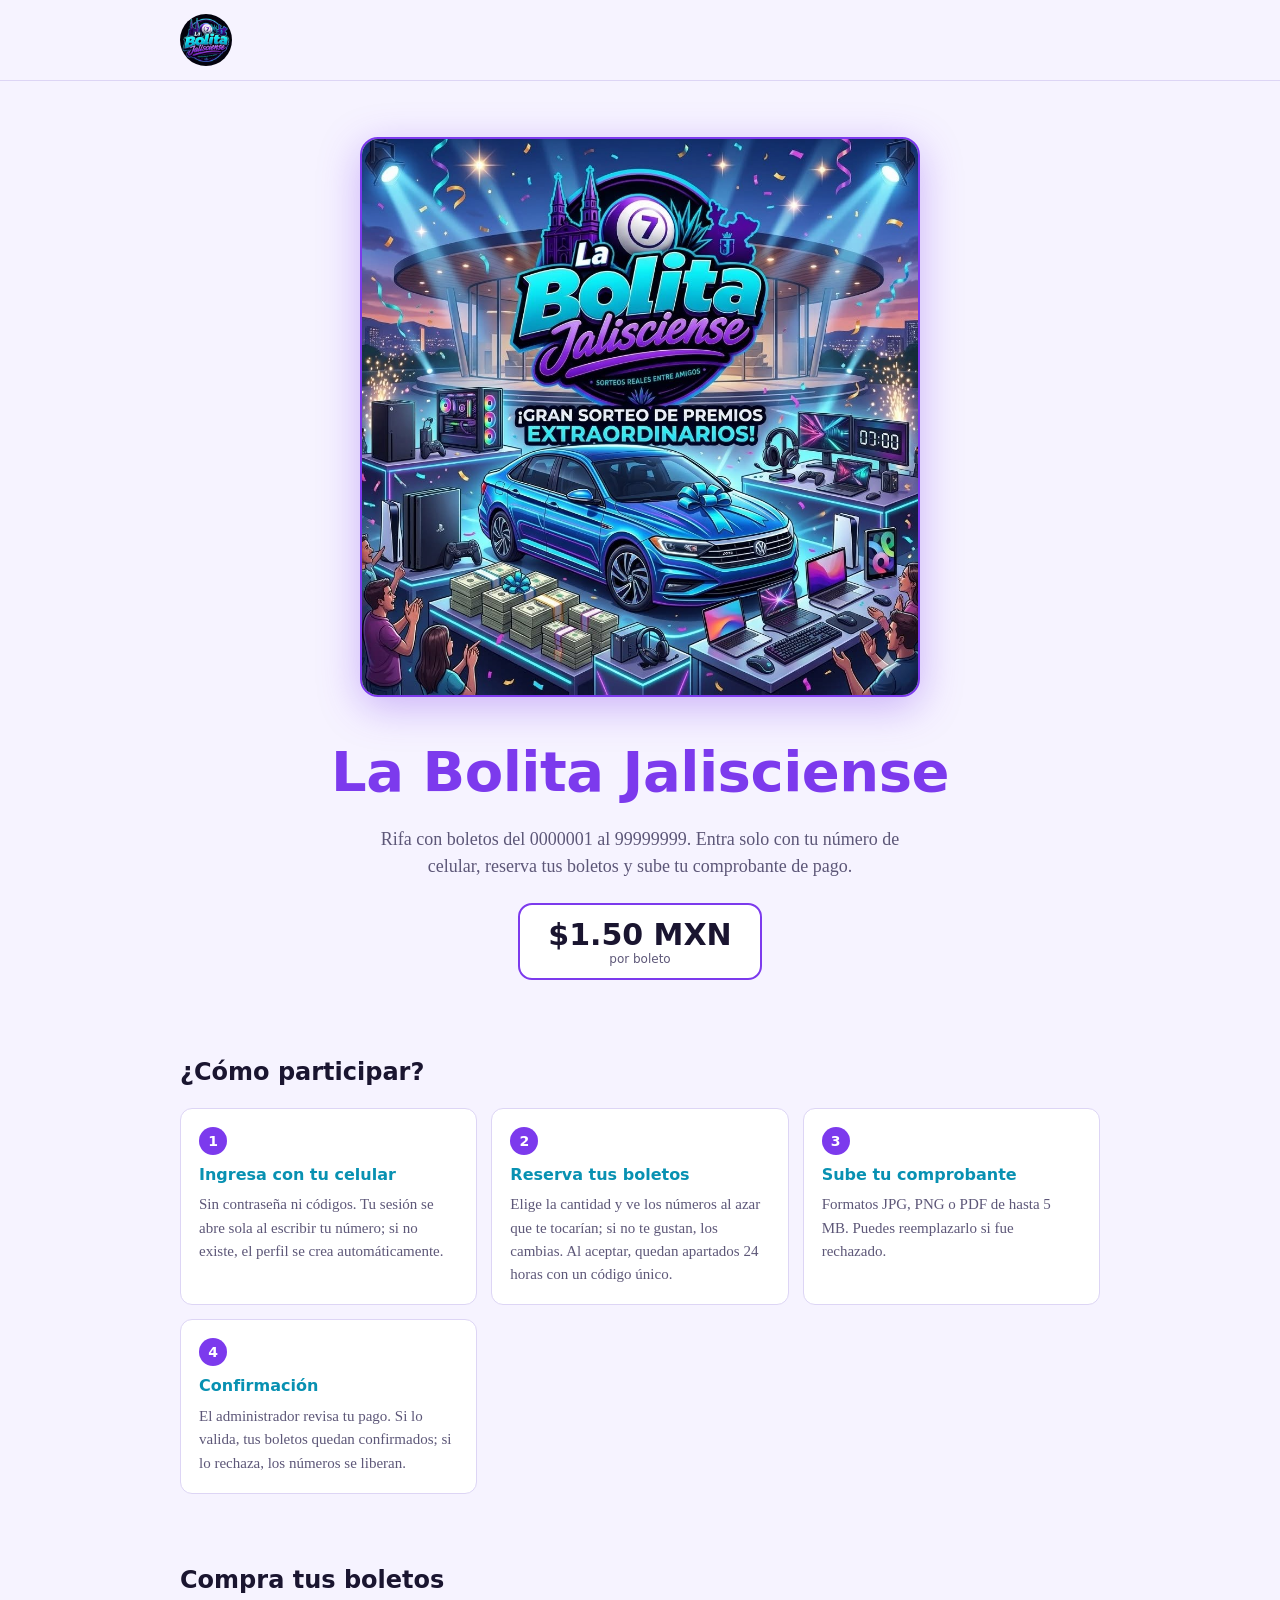
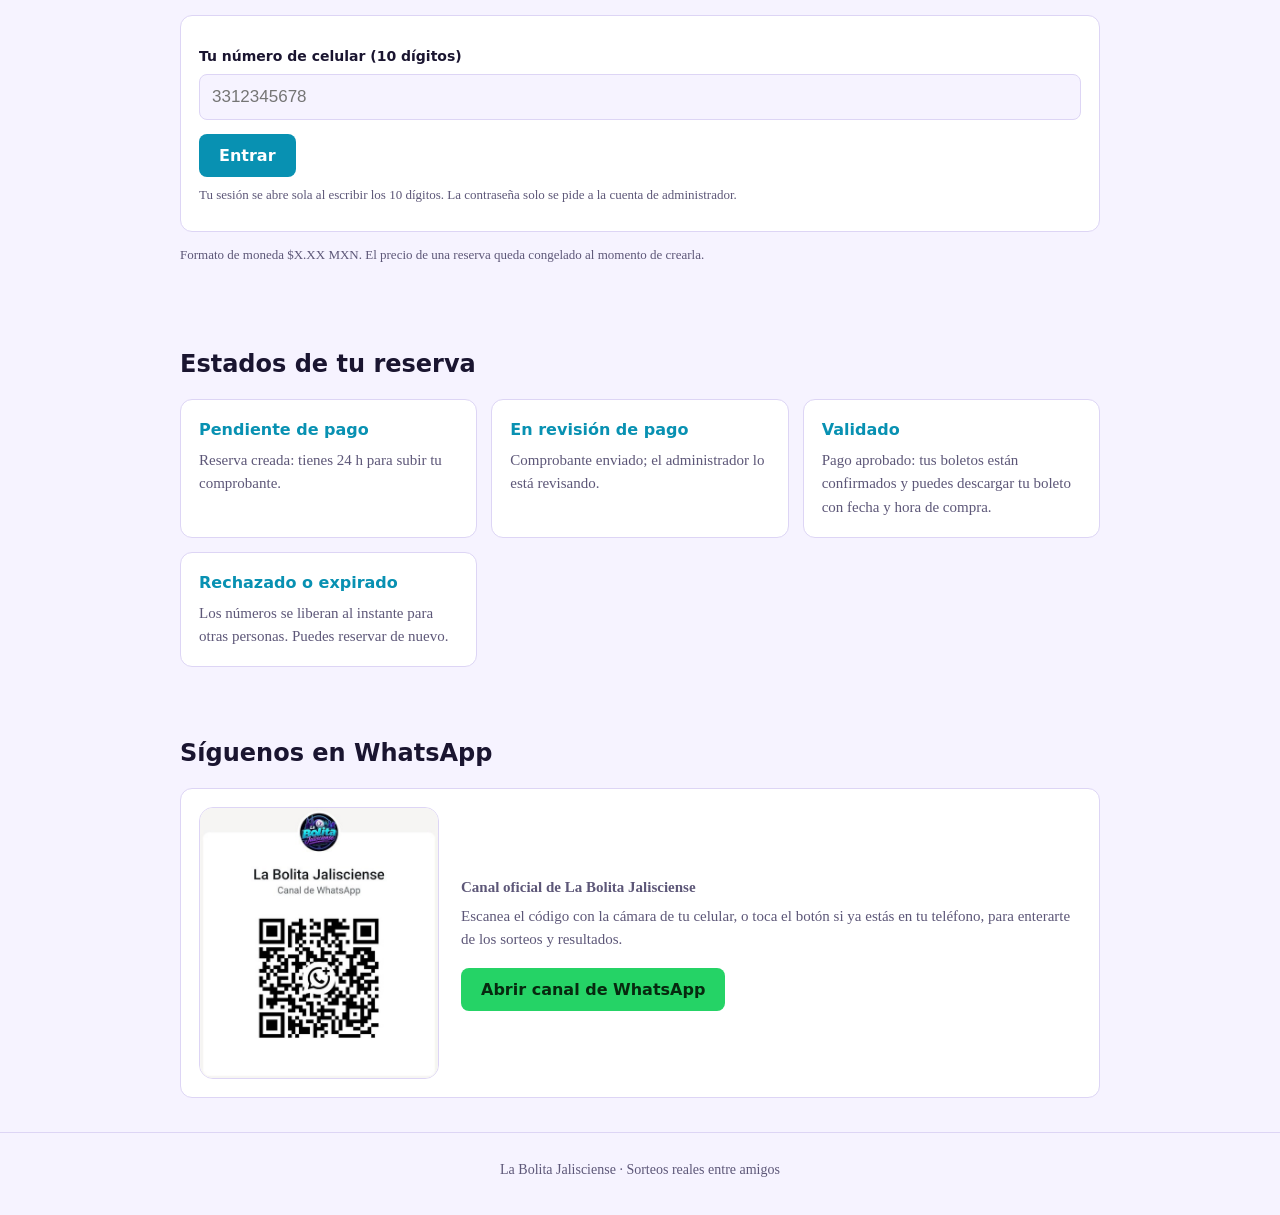
==== la-bolita-jalisciense/index.html @ e18b70c1 "proyecto uno" ====
<!DOCTYPE html>
<html lang="es">
<head>
<meta charset="utf-8">
<meta name="viewport" content="width=device-width, initial-scale=1, viewport-fit=cover">
<title>La Bolita Jalisciense</title>
<meta name="description" content="La Bolita Jalisciense: sorteos reales entre amigos. Reserva tus boletos con tu número de celular.">
<link rel="icon" type="image/jpeg" href="assets/logo.jpg">
<link rel="stylesheet" href="css/styles.css">
</head>
<body>
<header><div class="w"><img id="imgLogo" class="logo-img" src="assets/logo.jpg" alt="Logo de La Bolita Jalisciense"><button class="alt sans" id="btnOut" style="margin:0;padding:8px 14px;font-size:14px" hidden>Cerrar sesión</button></div></header>

<div class="w">
<div class="hero">
<img id="imgHero" class="hero-img" src="assets/hero.jpg" alt="Gran sorteo de premios extraordinarios: auto, consolas, laptops y dinero en efectivo">
<h1 id="hTit">La Bolita Jalisciense</h1>
<p>Rifa con boletos del 0000001 al 99999999. Entra solo con tu número de celular, reserva tus boletos y sube tu comprobante de pago.</p>
<div class="price" id="precio">$1.50 MXN<small>por boleto</small></div>
</div>

<section id="rifasS" class="hide"><h2>Rifas disponibles</h2><div class="grid" id="rifasG"></div></section>

<section id="infoS" class="hide"><h2>La rifa</h2><div class="grid" id="info"></div></section>

<section>
<h2>¿Cómo participar?</h2>
<div class="grid">
<div class="card"><span class="n">1</span><h3>Ingresa con tu celular</h3><p>Sin contraseña ni códigos. Tu sesión se abre sola al escribir tu número; si no existe, el perfil se crea automáticamente.</p></div>
<div class="card"><span class="n">2</span><h3>Reserva tus boletos</h3><p>Elige la cantidad y ve los números al azar que te tocarían; si no te gustan, los cambias. Al aceptar, quedan apartados 24 horas con un código único.</p></div>
<div class="card"><span class="n">3</span><h3>Sube tu comprobante</h3><p>Formatos JPG, PNG o PDF de hasta 5 MB. Puedes reemplazarlo si fue rechazado.</p></div>
<div class="card"><span class="n">4</span><h3>Confirmación</h3><p>El administrador revisa tu pago. Si lo valida, tus boletos quedan confirmados; si lo rechaza, los números se liberan.</p></div>
</div>
</section>

<section id="adm" class="hide">
<h2>Panel de administración</h2>
<div class="row" id="aTabs" style="margin-bottom:12px"></div>
<div class="card" data-t="costos">
<h3 style="margin:0 0 8px">Costos</h3>
<label for="aPrecio">Precio por boleto (MXN)</label>
<input id="aPrecio" type="number" step="0.01" min="0.01" style="max-width:180px">
<button id="aSave">Guardar costos</button>
<div class="note" id="aMsg"></div>
</div>
<div class="card hide" data-t="reservas">
<div class="row" style="justify-content:space-between"><h3 style="margin:0">Reservas de los usuarios</h3>
<div class="row"><button class="alt mini" id="aNc">No comprobado</button><select id="aFil"><option value="todas">Todas</option><option value="pendiente">Pendientes de pago</option><option value="revision">En revisión</option><option value="validado">Validadas</option><option value="rechazado">Rechazadas</option><option value="expirada">Expiradas</option><option value="liberada">Liberadas</option></select></div></div>
<div class="note" id="aStats"></div>
<div style="overflow-x:auto"><table id="aTab"></table></div>
</div>
<div class="card hide" data-t="rifas"><h3 style="margin:0 0 4px">Crear nueva rifa</h3>
<label for="rNom">Nombre de la rifa</label><input id="rNom" maxlength="80">
<label for="rPre">Premio principal</label><input id="rPre" maxlength="120">
<label for="rDes">Descripción</label><textarea id="rDes" maxlength="1000"></textarea>
<div class="row"><div><label for="rFec">Fecha del sorteo</label><input id="rFec" type="date" style="width:180px"></div><div><label for="rPrc">Precio por boleto (MXN)</label><input id="rPrc" type="number" step="0.01" min="0.01" style="width:160px"></div></div>
<label>Imagen o video de la rifa</label>
<label class="upl sans">📎 Cargar imagen o video<input type="file" id="rMedia" accept="image/jpeg,image/png,image/webp,video/mp4,video/webm" hidden></label>
<div id="rPrev"></div>
<div class="note">Imagen JPG, PNG o WebP de hasta 5 MB. Video MP4 o WebM de hasta 20 MB.</div>
<button id="rCrear">Crear rifa</button><div class="note" id="rMsg"></div>
<h3 style="margin:22px 0 8px">Rifas creadas</h3><div id="rLista"></div></div>
<div class="card hide" data-t="bases"><h3 style="margin:0 0 4px">Bases de datos por rifa</h3>
<div class="note">Cada rifa tiene su propia base de reservas. Solo se muestra con la sesión de administrador.</div>
<div id="dbList"></div>
<div id="dbDet" class="hide" style="margin-top:16px">
<div class="row" style="justify-content:space-between"><h3 id="dbTit" style="margin:0"></h3><div class="row"><button class="alt mini" id="dbNc">No comprobado</button><button class="alt mini" id="dbCsv">Exportar CSV</button><button class="alt mini" id="dbCerrar">Cerrar</button></div></div>
<div class="row" style="margin:10px 0"><select id="dbFil"><option value="todas">Todos los estados</option><option value="pendiente">Pendientes de pago</option><option value="revision">En revisión</option><option value="validado">Validadas</option><option value="rechazado">Rechazadas</option><option value="expirada">Expiradas</option><option value="liberada">Liberadas</option></select><input id="dbQ" placeholder="Buscar celular o código" style="width:230px"></div>
<div class="note" id="dbSt"></div>
<div style="overflow-x:auto"><table id="dbTab"></table></div>
<div class="note" id="dbMsg"></div></div></div>
<div class="card hide" data-t="contenido"><h3 style="margin:0 0 4px">Textos de la rifa</h3><div id="aTxt"></div><button id="aSaveTxt">Guardar y publicar</button><div class="note" id="aMsgT"></div></div>
<div class="card hide" data-t="imagenes"><h3 style="margin:0 0 4px">Imágenes</h3><div id="aImg"></div><div class="note" id="aMsgI"></div></div>
<div class="card hide" data-t="versiones"><h3 style="margin:0 0 8px">Historial de versiones (últimas 10)</h3><div id="aHist"></div></div>
</section>

<section id="compra">
<h2>Compra tus boletos</h2>
<div class="card">
<div id="login">
<label for="cel">Tu número de celular (10 dígitos)</label>
<input id="cel" inputmode="numeric" maxlength="10" placeholder="3312345678" autocomplete="tel">
<div id="pwBox" class="hide"><label for="pw">Contraseña de administrador</label><input id="pw" type="password" autocomplete="current-password"></div>
<button id="btnIn">Entrar</button>
<div class="note">Tu sesión se abre sola al escribir los 10 dígitos. La contraseña solo se pide a la cuenta de administrador.</div>
<div class="note" id="err" style="color:#c0392b"></div>
</div>
<div id="app" class="hide">
<div class="sans" style="font-size:14px;color:var(--mut)">Sesión: <b id="who"></b></div>
<div id="rifaBox" class="hide"><label for="selRifa">Rifa</label><select id="selRifa"></select></div>
<label for="qty">Cantidad de boletos</label>
<div class="row"><input id="qty" type="number" min="1" max="1000" value="10"><button class="alt mini qk" data-q="50">50 boletos</button><button class="alt mini qk" data-q="100">100 boletos</button><button class="alt mini qk" data-q="200">200 boletos</button></div>
<div class="tot" id="tot"></div>
<button id="btnRes">Ver mis números</button>
<div id="prevBox" class="ok hide"><b>Estos serían tus números</b> <span class="note">(todavía no están reservados)</span>
<div class="note" id="prevT" style="margin-top:4px"></div>
<div id="prevNums"></div>
<div class="row"><button id="btnOk">Aceptar y reservar</button><button class="alt" id="btnRef">🔄 Cambiar números</button></div></div>
<div id="res"></div>
<div id="upBox" style="margin-top:18px"><h3 class="sans" style="margin:0 0 6px;font-size:16px">Comprobante de pago</h3>
<div class="note" id="upHint"></div>
<select id="upSel" class="hide" style="margin-top:8px;max-width:100%"></select>
<div><label class="upl sans" id="upLb">📎 Subir comprobante<input type="file" id="upIn" accept="image/jpeg,image/png,image/webp,application/pdf" hidden></label></div>
<div class="note" id="upMsg"></div></div>
<h3 class="sans" style="margin:22px 0 8px;font-size:16px">Mis reservas</h3>
<div id="mine" class="note">Aún no tienes reservas.</div>
</div>
</div>
<p class="note" id="pagoBox"></p>
<p class="note">Formato de moneda $X.XX MXN. El precio de una reserva queda congelado al momento de crearla.</p>
</section>

<section>
<h2>Estados de tu reserva</h2>
<div class="grid">
<div class="card"><h3>Pendiente de pago</h3><p>Reserva creada: tienes 24 h para subir tu comprobante.</p></div>
<div class="card"><h3>En revisión de pago</h3><p>Comprobante enviado; el administrador lo está revisando.</p></div>
<div class="card"><h3>Validado</h3><p>Pago aprobado: tus boletos están confirmados y puedes descargar tu boleto con fecha y hora de compra.</p></div>
<div class="card"><h3>Rechazado o expirado</h3><p>Los números se liberan al instante para otras personas. Puedes reservar de nuevo.</p></div>
</div>
</section>
<section id="reglasS" class="hide"><h2>Reglamento</h2><div class="card"><div id="reglasT" style="white-space:pre-wrap"></div></div></section>

<section>
<h2>Síguenos en WhatsApp</h2>
<div class="card wa">
<img class="qr-img" src="assets/qr-whatsapp.jpg" alt="Código QR del canal de WhatsApp de La Bolita Jalisciense">
<div>
<p style="margin:0 0 6px"><b>Canal oficial de La Bolita Jalisciense</b></p>
<p class="note" style="margin:0 0 4px">Escanea el código con la cámara de tu celular, o toca el botón si ya estás en tu teléfono, para enterarte de los sorteos y resultados.</p>
<a class="wa-btn" href="https://whatsapp.com/channel/0029Vb8oMmt3bbUu2jzuW92P" target="_blank" rel="noopener">Abrir canal de WhatsApp</a>
</div>
</div>
</section>
</div>

<footer><div class="w"><span id="fTxt">La Bolita Jalisciense · Sorteos reales entre amigos</span><div id="fCt" style="margin-top:8px"></div></div></footer>

<script src="js/config.js"></script>
<script src="js/app.js"></script>
</body>
</html>
---- la-bolita-jalisciense/css/styles.css ----
:root{--bg:#f6f3ff;--card:#fff;--tx:#1a1530;--mut:#5d5778;--gold:#7c3aed;--acc:#0891b2;--bd:#ddd5f5;box-sizing:border-box;padding-top:env(safe-area-inset-top,0px);padding-bottom:env(safe-area-inset-bottom,0px)}
@media (prefers-color-scheme:dark){:root:not([data-theme="light"]){--bg:#0b0820;--card:#161233;--tx:#f1eeff;--mut:#a9a2cf;--gold:#b794ff;--acc:#22d3ee;--bd:#2c2560}}
*{box-sizing:border-box}
html{scroll-padding-top:env(safe-area-inset-top,0px)}
body{margin:0;background:var(--bg);color:var(--tx);font-family:Georgia,"Times New Roman",serif;line-height:1.55}
h1,h2,h3,button,label,.sans{font-family:system-ui,-apple-system,"Segoe UI",sans-serif}
.w{max-width:960px;margin:0 auto;padding:0 20px}
header{border-bottom:1px solid var(--bd)}
header .w{display:flex;justify-content:space-between;align-items:center;padding:14px 20px}
.logo{font-weight:700;color:var(--gold);font-size:18px;font-family:system-ui,sans-serif}
.hero{text-align:center;padding:56px 0 40px}
.hero h1{font-size:clamp(32px,7vw,56px);margin:0 0 10px;color:var(--gold);letter-spacing:-.5px}
.hero p{color:var(--mut);max-width:560px;margin:0 auto 22px;font-size:18px}
.price{display:inline-block;background:var(--card);border:2px solid var(--gold);border-radius:14px;padding:12px 28px;font:700 30px system-ui,sans-serif}
.price small{display:block;font-size:12px;font-weight:500;color:var(--mut)}
section{padding:34px 0}
h2{font-size:24px;margin:0 0 16px}
.grid{display:grid;gap:14px;grid-template-columns:repeat(auto-fit,minmax(220px,1fr))}
.card{background:var(--card);border:1px solid var(--bd);border-radius:12px;padding:18px}
.card h3{margin:0 0 6px;font-size:16px;color:var(--acc)}
.card p{margin:0;color:var(--mut);font-size:15px}
.n{display:inline-grid;place-items:center;width:28px;height:28px;border-radius:50%;background:var(--gold);color:#fff;font:700 14px system-ui;margin-bottom:8px}
label{display:block;font-size:14px;font-weight:600;margin:12px 0 6px}
input{width:100%;padding:12px;border:1px solid var(--bd);border-radius:8px;font-size:17px;background:var(--bg);color:var(--tx)}
button{margin-top:14px;padding:12px 20px;border:0;border-radius:8px;background:var(--acc);color:#fff;font-size:16px;font-weight:600;cursor:pointer}
button.alt{background:transparent;color:var(--tx);border:1px solid var(--bd)}
.row{display:flex;gap:10px;align-items:center;flex-wrap:wrap}
.row input{width:110px}
.tot{font:700 26px system-ui;color:var(--gold);margin-top:10px}
.note{font-size:13px;color:var(--mut);margin-top:8px}
.ok{border-left:4px solid var(--acc);padding:10px 14px;background:var(--bg);border-radius:6px;margin-top:14px}
table{width:100%;border-collapse:collapse;font:15px system-ui}
td,th{padding:8px;border-bottom:1px solid var(--bd);text-align:left}
.hide{display:none}
footer{border-top:1px solid var(--bd);padding:26px 0;color:var(--mut);font-size:14px;text-align:center}
.logo-img{height:52px;width:auto;border-radius:50%}
.hero-img{width:100%;max-width:560px;height:auto;border-radius:18px;border:2px solid var(--gold);box-shadow:0 10px 40px rgba(124,58,237,.35);margin-bottom:24px}
.wa{display:flex;gap:22px;align-items:center;flex-wrap:wrap}
.qr-img{width:240px;max-width:100%;height:auto;border-radius:14px;border:1px solid var(--bd)}
.wa>div{flex:1;min-width:220px}
.wa-btn{display:inline-block;margin-top:12px;padding:12px 20px;border-radius:8px;background:#25d366;color:#07290f;font:600 16px system-ui,sans-serif;text-decoration:none}
select{padding:8px 10px;border:1px solid var(--bd);border-radius:8px;background:var(--bg);color:var(--tx);font-size:15px}
.mini{margin:2px 4px 2px 0;padding:6px 10px;font-size:13px}
.mini.alt{margin:2px 0}
.bd{display:inline-block;padding:2px 9px;border-radius:99px;font:600 12px system-ui;background:var(--bd);color:var(--tx)}
.bd.pagado{background:#16a34a;color:#fff}.bd.pendiente{background:#f59e0b;color:#1a1530}.bd.expirada,.bd.liberada{background:#6b7280;color:#fff}
.drow{display:flex;gap:8px;align-items:center;margin-bottom:8px;flex-wrap:wrap}
.drow input{width:130px}
.mr{padding:10px 0;border-bottom:1px solid var(--bd);font:14px system-ui,sans-serif;color:var(--tx)}
textarea{width:100%;min-height:80px;padding:12px;border:1px solid var(--bd);border-radius:8px;font:16px Georgia,serif;background:var(--bg);color:var(--tx)}
.tb.on{background:var(--acc);color:#fff;border-color:var(--acc)}
.pv{height:72px;width:auto;max-width:100%;border-radius:10px;border:1px solid var(--bd);display:block;margin:6px 0}
.upl{display:inline-block;margin:4px 0;padding:10px 16px;border-radius:8px;background:var(--acc);color:#fff;font-size:15px;cursor:pointer}
.rmed{width:100%;max-height:220px;object-fit:cover;border-radius:10px;margin-bottom:10px;display:block;background:#000}
.bd.validado{background:#16a34a;color:#fff}.bd.revision{background:#2563eb;color:#fff}.bd.rechazado{background:#dc2626;color:#fff}
#prevNums{max-height:150px;overflow:auto;font:600 17px/1.8 ui-monospace,Menlo,Consolas,monospace;margin:8px 0;word-break:break-word}
.upl.off{opacity:.45;pointer-events:none}
button:disabled{opacity:.45;cursor:not-allowed}
.tk{border:2px dashed var(--bd);border-radius:14px;margin:12px 0;overflow:hidden;background:var(--card)}
.tk.validado{border-color:#16a34a}
.tkh{display:flex;justify-content:space-between;align-items:center;gap:8px;flex-wrap:wrap;padding:12px 14px;background:linear-gradient(90deg,#4c1d95,#0891b2);color:#fff;font:700 16px system-ui,sans-serif}
.tkb{padding:12px 14px;font:14px system-ui,sans-serif;color:var(--tx)}
.tkr{margin-bottom:4px}.tkl{font-weight:700;color:var(--mut)}
.tkn{display:flex;flex-wrap:wrap;gap:6px;margin:6px 0 10px;max-height:170px;overflow:auto}
.tkn span{font:600 14px ui-monospace,Menlo,Consolas,monospace;background:var(--bg);border:1px solid var(--bd);border-radius:6px;padding:3px 7px}
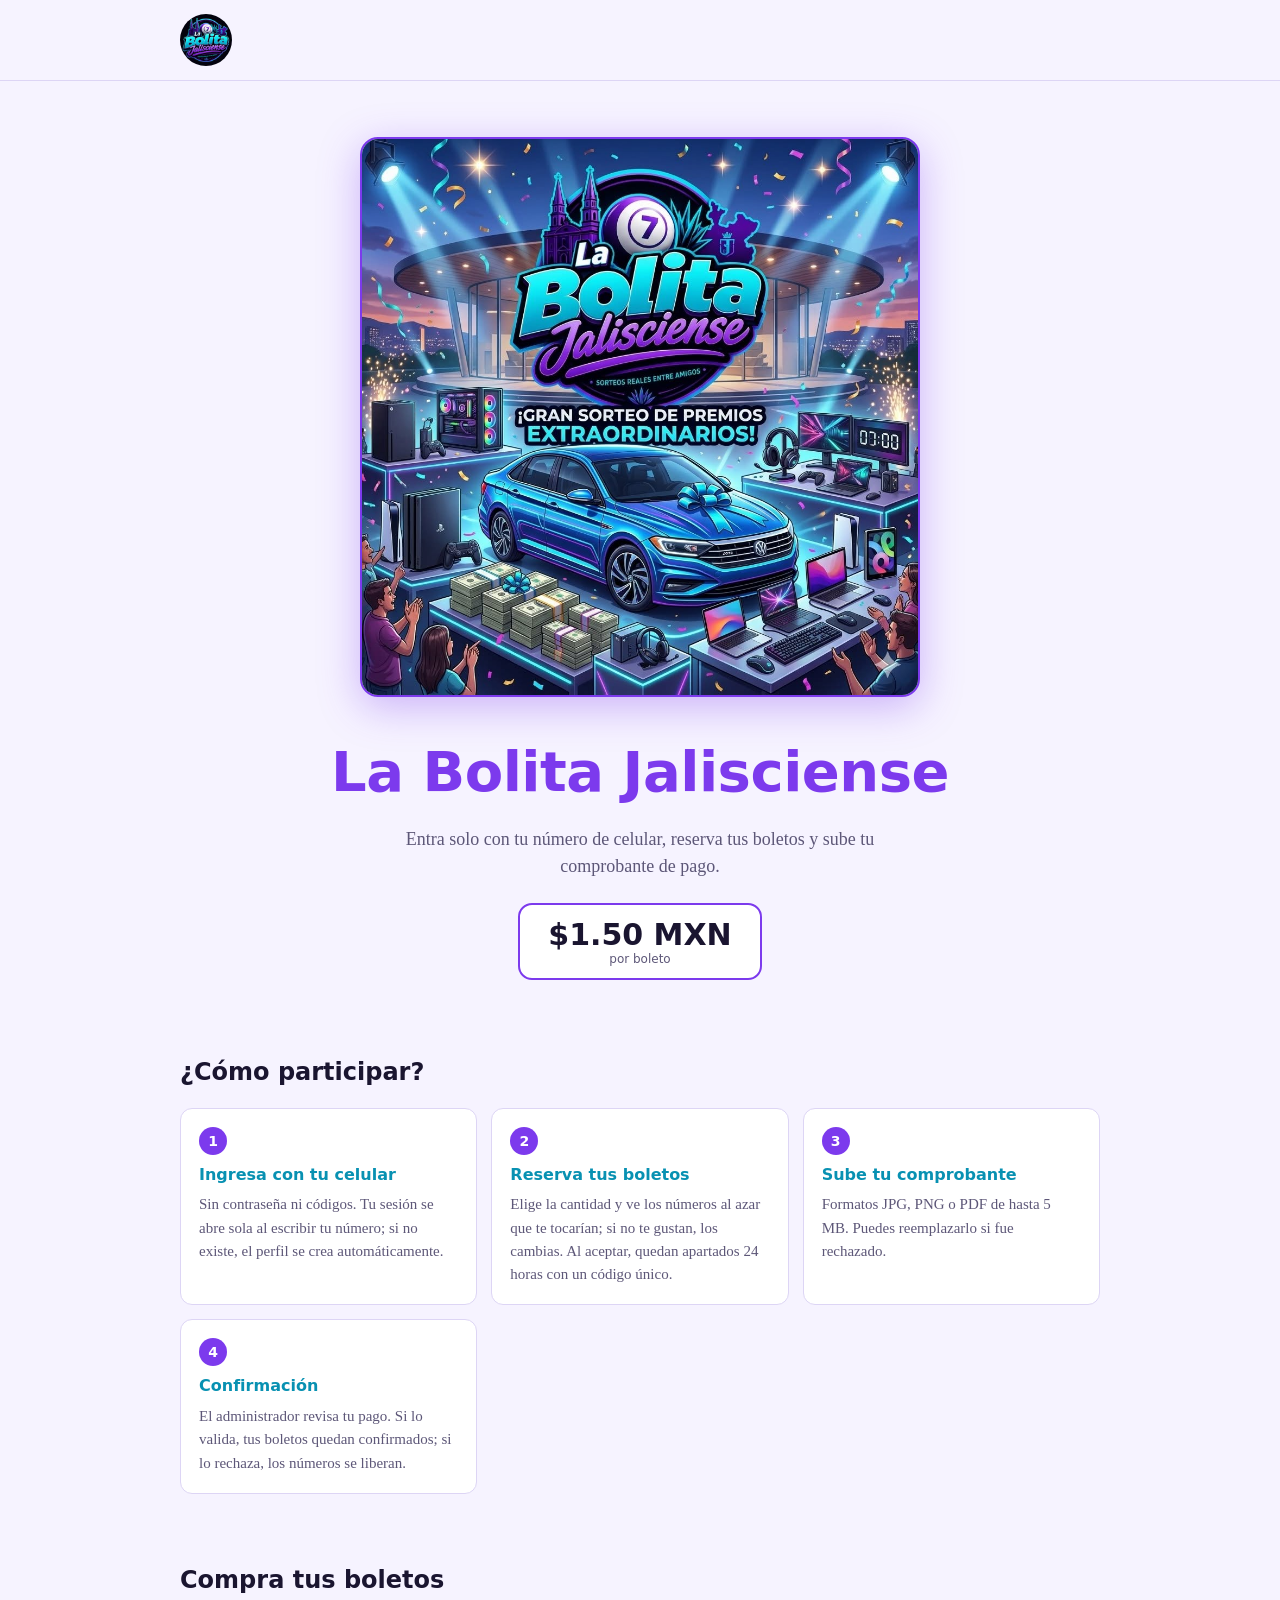
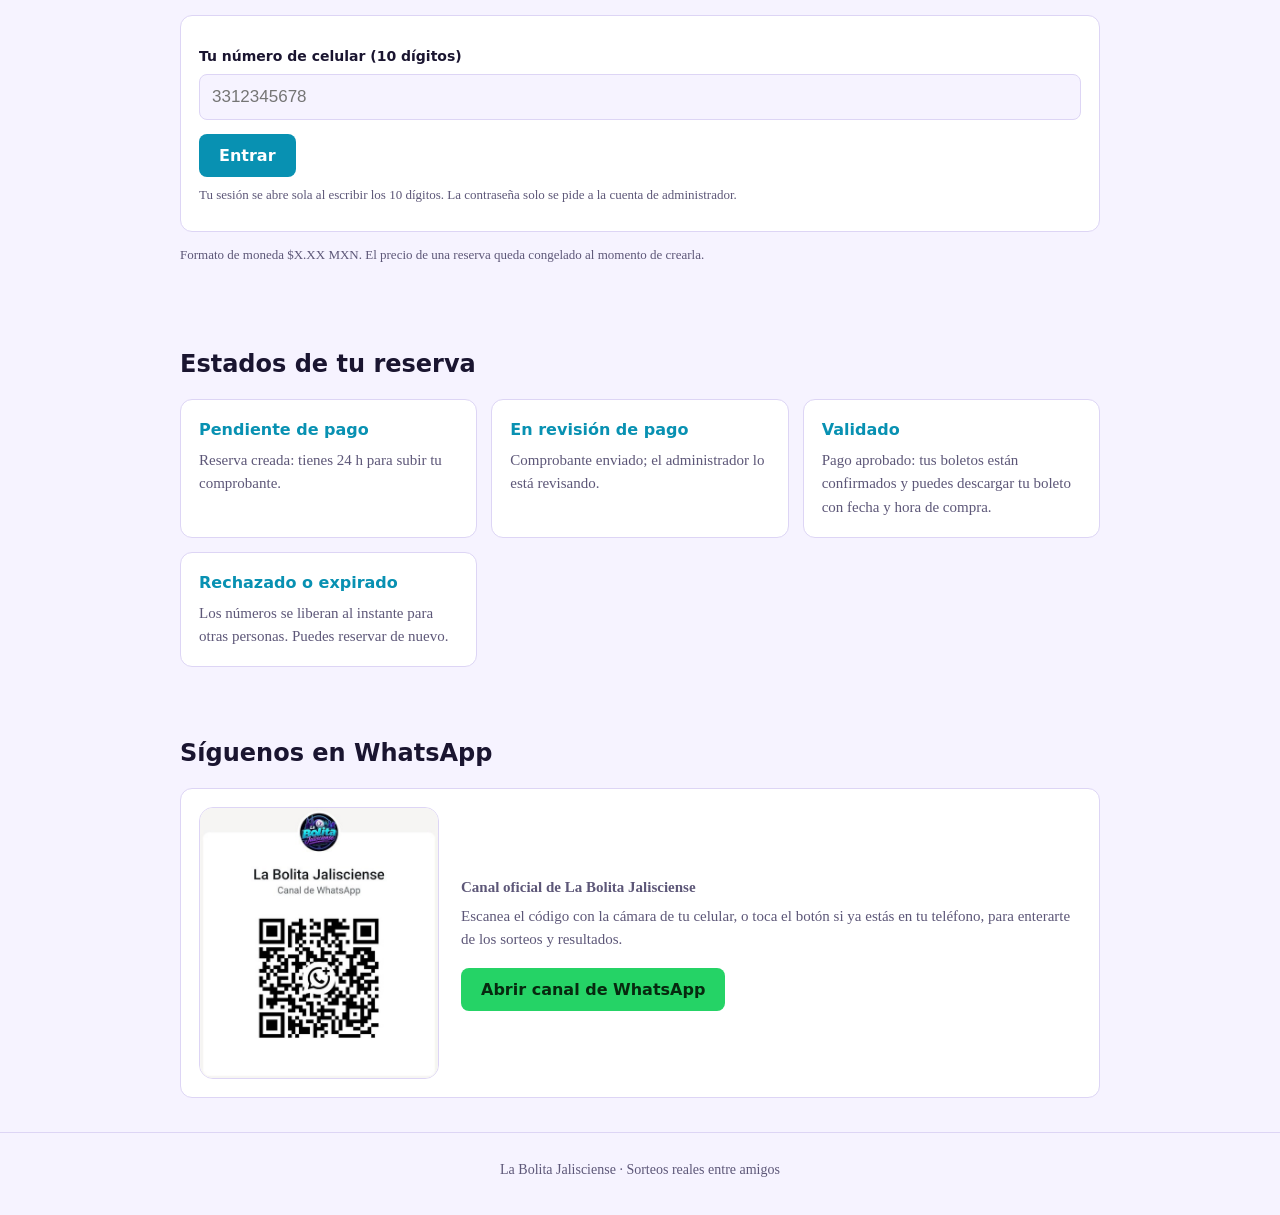
==== commit caf09324: "Revise ticket information and pricing details Updated the ticket pricing information and removed the" ====
--- a/la-bolita-jalisciense/index.html
+++ b/la-bolita-jalisciense/index.html
@@ -15,8 +15,8 @@
 <div class="hero">
 <img id="imgHero" class="hero-img" src="assets/hero.jpg" alt="Gran sorteo de premios extraordinarios: auto, consolas, laptops y dinero en efectivo">
 <h1 id="hTit">La Bolita Jalisciense</h1>
-<p>Rifa con boletos del 0000001 al 99999999. Entra solo con tu número de celular, reserva tus boletos y sube tu comprobante de pago.</p>
-<div class="price" id="precio">$1.50 MXN<small>por boleto</small></div>
+<p>Entra solo con tu número de celular, reserva tus boletos y sube tu comprobante de pago.</p>
+<div class="price" id="precio">$1.50 MXN a $10.00 MXN Dependiendo la forma y modo de cada Sorteo<small>por boleto</small></div>
 </div>
 
 <section id="rifasS" class="hide"><h2>Rifas disponibles</h2><div class="grid" id="rifasG"></div></section>
